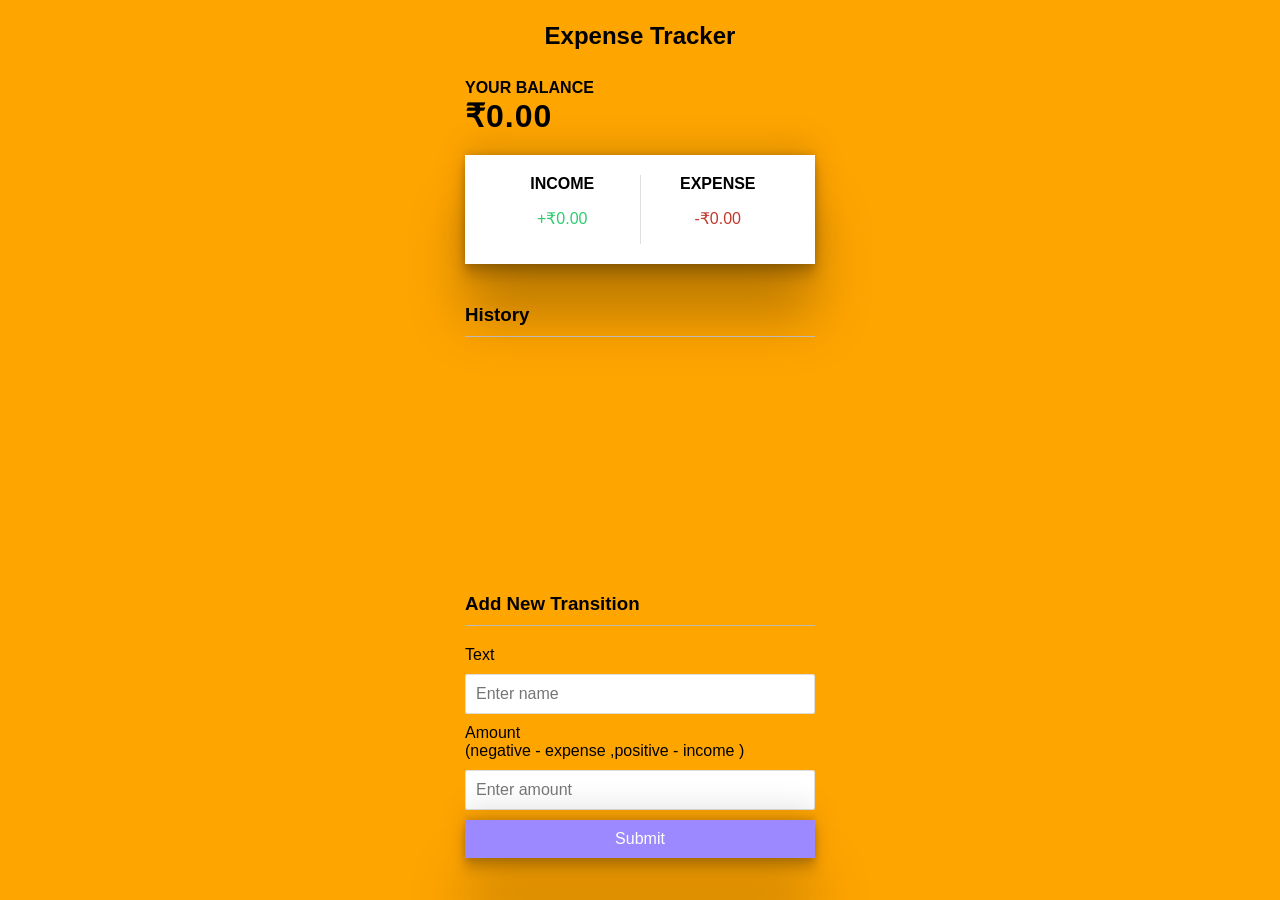
==== index.html @ 1da04215 "Add files via upload" ====
<!DOCTYPE html>
<html lang="en">
  <head>
    <meta charset="UTF-8">
    <meta name="viewport" content="width=device-width, initial-scale=1.0">
    <title>Expense Tracker</title>
    <link rel="stylesheet" href="style.css">
  </head>
  <body>
    <h2>Expense Tracker</h2>
    <div class="container">
      <h4>Your Balance</h4>
      <h1 id="balance">&#8377;0.00</h1>
      <div class="inc-exp-container">
        <div>
          <h4>Income</h4>
          <p id="money-plus" class="money-plus">
            +&#8377;0.00
          </p>
        </div>
        <div>
          <h4>Expense</h4>
          <p id="money-minus" class="money-minus">
            -&#8377;0.00
          </p>
        </div>
      </div>

      <h3>History</h3>
      <ul id="list" class="list">
        <li class="minus">
          ><button class="delete-btn">x</button>
        </li>
      </ul>
      <h3>Add New Transition</h3>
      <form id="form">
          <div class="form-control">
              <label for="text">Text</label>
              <input type="text" id="text" placeholder="Enter name"/>
          </div>
          <div class="form-control">
              <label for="amount">Amount <br> (negative - expense ,positive - income )</label>
              <input type="number" id="amount" placeholder="Enter amount"> 
          </div>
          <button class="btn">Submit</button>
      </form>
    </div>


    <script src="script.js"></script>
  </body>
</html>
---- style.css ----
* {
    box-sizing: border-box;
  }
  
  body {
    background-color:orange;
    display: flex;
    flex-direction: column;
    align-items: center;
    justify-content: center;
    min-height: 100vh;
    margin: 0;
    font-family: 'Roboto', sans-serif;
  }
  
  .container {
    margin: 10px auto;
    width: 350px;
  }
  
  h1 {
    letter-spacing: 1px;
    margin: 0;
  }
  
  h3 {
    border-bottom: 1px solid #bbb;
    padding-bottom: 10px;
    margin: 40px 0 10px;
  }
  
  h4 {
    margin: 0;
    text-transform: uppercase;
  }
  
  .inc-exp-container {
    background-color: #fff;
    box-shadow: rgba(0, 0, 0, 0.25) 0px 54px 55px, rgba(0, 0, 0, 0.12) 0px -12px 30px, rgba(0, 0, 0, 0.12) 0px 4px 6px, rgba(0, 0, 0, 0.17) 0px 12px 13px, rgba(0, 0, 0, 0.09) 0px -3px 5px;
    padding: 20px;
    display: flex;
    justify-content: center;
    margin: 20px 0;
  }
  
  .inc-exp-container > div {
    flex: 1;
    text-align: center;
  }
  
  .inc-exp-container > div:first-of-type {
    border-right: 1px solid #dedede;
  }
  
  .money {
    font-size: 2;
    letter-spacing: 1px;
    margin: 5px 0;
  }
  .money-plus {
    color: #2ecc71;
  }
  
  .money-minus {
    color: #c0392b;
  }
  
  label {
    display: inline-block;
    margin: 10px 0;
  }
  
  input[type="text"],
  input[type="number"] {
    border: 1px solid #dedede;
    border-radius: 2px;
    display: block;
    font-size: 16px;
    padding: 10px;
    width: 100%;
  }
  
  .btn {
    cursor: pointer;
    background-color: #9c88ff;
    box-shadow: rgba(0, 0, 0, 0.25) 0px 54px 55px, rgba(0, 0, 0, 0.12) 0px -12px 30px, rgba(0, 0, 0, 0.12) 0px 4px 6px, rgba(0, 0, 0, 0.17) 0px 12px 13px, rgba(0, 0, 0, 0.09) 0px -3px 5px;
    color: #fff;
    border: 0;
    display: block;
    font-size: 16px;
    margin: 10px 0 30px;
    padding: 10px;
    width: 100%;
  }
  
  .btn:focus,
  .delete-btn:focus {
    outline: 0;
  }
  
  .list {
    list-style-type: none;
    padding: 0;
    margin-bottom: 40px;
    height: 200px; /* Set a fixed height for the list */
    overflow-y: scroll; /* Add vertical scrollbar */
  }
  
  .list li {
    background-color: #fff;
    box-shadow:0 1px 3px rgba(0, 0, 0, 0.12),
      0 1px 2px rgba(0, 0, 0, 0.24);
    color: #333;
    display: flex;
    justify-content: space-between;
    position: relative;
    padding: 10px;
    margin: 10px 0;
  }
  
  .list li.plus {
    border-right: 5px solid #2ecc71;
  }
  
  .list li.minus {
    border-right: 5px solid #c0392b;
  }
  
  .delete-btn {
    cursor: pointer;
    background-color: #e74c3c;
    border: 0;
    color: #fff;
    font-size: 20px;
    line-height: 20px;
    padding: 2px 5px;
    position: absolute;
    top: 50%;
    left: 0;
    transform: translate(-100%, -50%);
    opacity: 0;
    transition: opacity 0.3s ease;
  }
  
  .list li:hover .delete-btn {
    opacity: 1;
  }
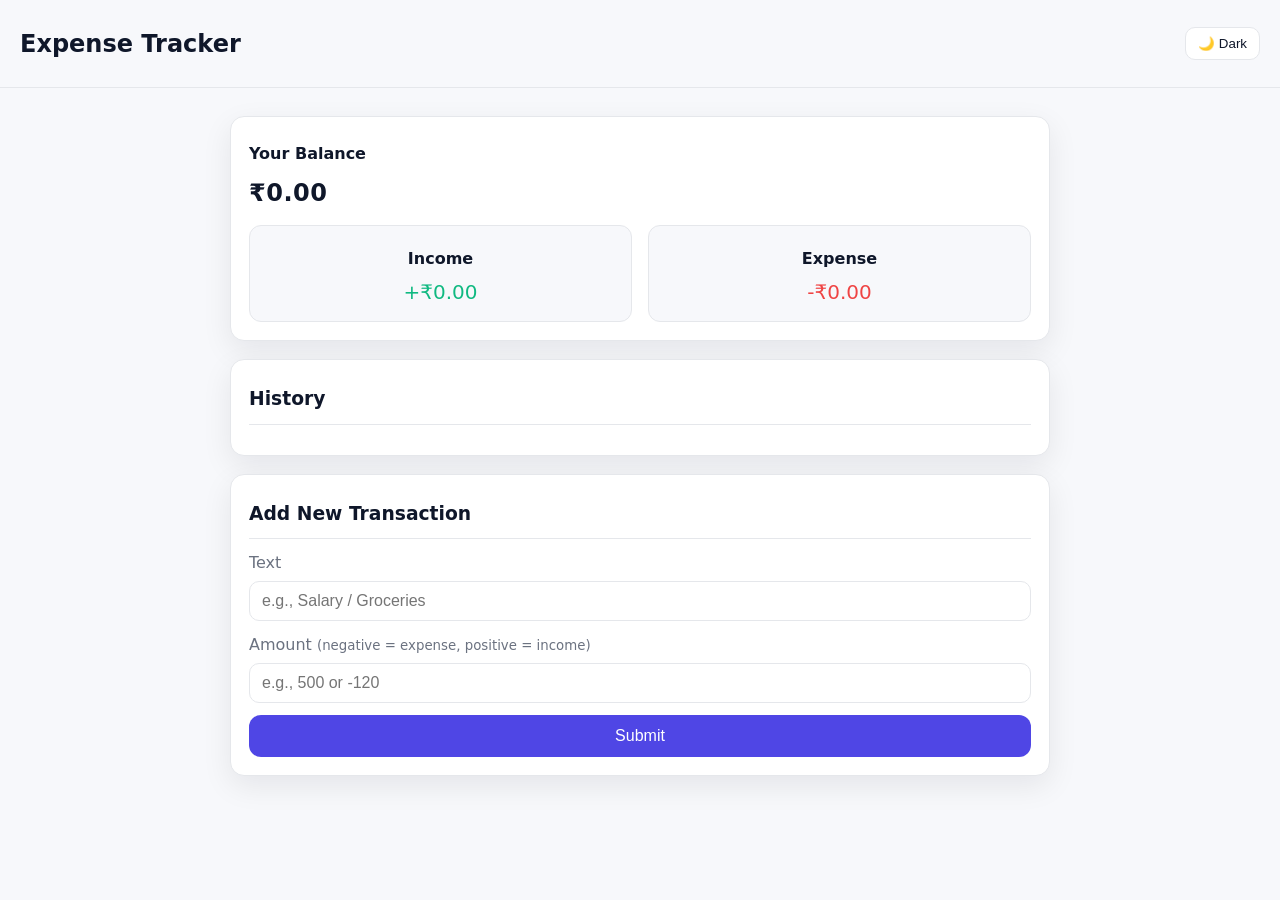
==== commit f21b85d4: "Added dark mode & make things bit cool" ====
--- a/index.html
+++ b/index.html
@@ -1,52 +1,59 @@
 <!DOCTYPE html>
-<html lang="en">
+<html lang="en" data-theme="light">
   <head>
-    <meta charset="UTF-8">
-    <meta name="viewport" content="width=device-width, initial-scale=1.0">
+    <meta charset="UTF-8" />
+    <meta name="viewport" content="width=device-width, initial-scale=1" />
     <title>Expense Tracker</title>
-    <link rel="stylesheet" href="style.css">
+    <link rel="stylesheet" href="style.css" />
   </head>
+
   <body>
-    <h2>Expense Tracker</h2>
-    <div class="container">
-      <h4>Your Balance</h4>
-      <h1 id="balance">&#8377;0.00</h1>
-      <div class="inc-exp-container">
-        <div>
-          <h4>Income</h4>
-          <p id="money-plus" class="money-plus">
-            +&#8377;0.00
-          </p>
+    <!-- Top bar -->
+    <header class="topbar">
+      <h2>Expense Tracker</h2>
+      <button id="theme-toggle" class="btn-ghost" aria-label="Toggle theme">🌙 Dark</button>
+    </header>
+
+    <main class="container">
+      <section class="card balance-card">
+        <h4>Your Balance</h4>
+        <h1 id="balance">₹0.00</h1>
+
+        <div class="inc-exp-container">
+          <div>
+            <h4>Income</h4>
+            <p id="money-plus" class="money money-plus">+₹0.00</p>
+          </div>
+          <div>
+            <h4>Expense</h4>
+            <p id="money-minus" class="money money-minus">-₹0.00</p>
+          </div>
         </div>
-        <div>
-          <h4>Expense</h4>
-          <p id="money-minus" class="money-minus">
-            -&#8377;0.00
-          </p>
-        </div>
-      </div>
+      </section>
 
-      <h3>History</h3>
-      <ul id="list" class="list">
-        <li class="minus">
-          ><button class="delete-btn">x</button>
-        </li>
-      </ul>
-      <h3>Add New Transition</h3>
-      <form id="form">
+      <section class="card">
+        <h3>History</h3>
+        <ul id="list" class="list">
+          <!-- Items injected here -->
+        </ul>
+      </section>
+
+      <section class="card">
+        <h3>Add New Transaction</h3>
+        <form id="form">
           <div class="form-control">
-              <label for="text">Text</label>
-              <input type="text" id="text" placeholder="Enter name"/>
+            <label for="text">Text</label>
+            <input type="text" id="text" placeholder="e.g., Salary / Groceries" />
           </div>
           <div class="form-control">
-              <label for="amount">Amount <br> (negative - expense ,positive - income )</label>
-              <input type="number" id="amount" placeholder="Enter amount"> 
+            <label for="amount">Amount <small>(negative = expense, positive = income)</small></label>
+            <input type="number" id="amount" placeholder="e.g., 500 or -120" />
           </div>
           <button class="btn">Submit</button>
-      </form>
-    </div>
-
+        </form>
+      </section>
+    </main>
 
     <script src="script.js"></script>
   </body>
-</html>+</html>
--- a/style.css
+++ b/style.css
@@ -1,149 +1,150 @@
+/* ===== Theme tokens ===== */
+:root {
+  --bg: #f7f8fb;
+  --card: #ffffff;
+  --text: #0f172a;
+  --muted: #6b7280;
+  --accent: #4f46e5;
+  --green: #10b981;
+  --red: #ef4444;
+  --border: #e5e7eb;
+  --shadow: 0 10px 30px rgba(2, 8, 23, 0.08);
+}
 
-* {
-    box-sizing: border-box;
-  }
-  
-  body {
-    background-color:orange;
-    display: flex;
-    flex-direction: column;
-    align-items: center;
-    justify-content: center;
-    min-height: 100vh;
-    margin: 0;
-    font-family: 'Roboto', sans-serif;
-  }
-  
-  .container {
-    margin: 10px auto;
-    width: 350px;
-  }
-  
-  h1 {
-    letter-spacing: 1px;
-    margin: 0;
-  }
-  
-  h3 {
-    border-bottom: 1px solid #bbb;
-    padding-bottom: 10px;
-    margin: 40px 0 10px;
-  }
-  
-  h4 {
-    margin: 0;
-    text-transform: uppercase;
-  }
-  
-  .inc-exp-container {
-    background-color: #fff;
-    box-shadow: rgba(0, 0, 0, 0.25) 0px 54px 55px, rgba(0, 0, 0, 0.12) 0px -12px 30px, rgba(0, 0, 0, 0.12) 0px 4px 6px, rgba(0, 0, 0, 0.17) 0px 12px 13px, rgba(0, 0, 0, 0.09) 0px -3px 5px;
-    padding: 20px;
-    display: flex;
-    justify-content: center;
-    margin: 20px 0;
-  }
-  
-  .inc-exp-container > div {
-    flex: 1;
-    text-align: center;
-  }
-  
-  .inc-exp-container > div:first-of-type {
-    border-right: 1px solid #dedede;
-  }
-  
-  .money {
-    font-size: 2;
-    letter-spacing: 1px;
-    margin: 5px 0;
-  }
-  .money-plus {
-    color: #2ecc71;
-  }
-  
-  .money-minus {
-    color: #c0392b;
-  }
-  
-  label {
-    display: inline-block;
-    margin: 10px 0;
-  }
-  
-  input[type="text"],
-  input[type="number"] {
-    border: 1px solid #dedede;
-    border-radius: 2px;
-    display: block;
-    font-size: 16px;
-    padding: 10px;
-    width: 100%;
-  }
-  
-  .btn {
-    cursor: pointer;
-    background-color: #9c88ff;
-    box-shadow: rgba(0, 0, 0, 0.25) 0px 54px 55px, rgba(0, 0, 0, 0.12) 0px -12px 30px, rgba(0, 0, 0, 0.12) 0px 4px 6px, rgba(0, 0, 0, 0.17) 0px 12px 13px, rgba(0, 0, 0, 0.09) 0px -3px 5px;
-    color: #fff;
-    border: 0;
-    display: block;
-    font-size: 16px;
-    margin: 10px 0 30px;
-    padding: 10px;
-    width: 100%;
-  }
-  
-  .btn:focus,
-  .delete-btn:focus {
-    outline: 0;
-  }
-  
-  .list {
-    list-style-type: none;
-    padding: 0;
-    margin-bottom: 40px;
-    height: 200px; /* Set a fixed height for the list */
-    overflow-y: scroll; /* Add vertical scrollbar */
-  }
-  
-  .list li {
-    background-color: #fff;
-    box-shadow:0 1px 3px rgba(0, 0, 0, 0.12),
-      0 1px 2px rgba(0, 0, 0, 0.24);
-    color: #333;
-    display: flex;
-    justify-content: space-between;
-    position: relative;
-    padding: 10px;
-    margin: 10px 0;
-  }
-  
-  .list li.plus {
-    border-right: 5px solid #2ecc71;
-  }
-  
-  .list li.minus {
-    border-right: 5px solid #c0392b;
-  }
-  
-  .delete-btn {
-    cursor: pointer;
-    background-color: #e74c3c;
-    border: 0;
-    color: #fff;
-    font-size: 20px;
-    line-height: 20px;
-    padding: 2px 5px;
-    position: absolute;
-    top: 50%;
-    left: 0;
-    transform: translate(-100%, -50%);
-    opacity: 0;
-    transition: opacity 0.3s ease;
-  }
-  
-  .list li:hover .delete-btn {
-    opacity: 1;
-  }
-  +html[data-theme="dark"] {
+  --bg: #0b0f16;
+  --card: #111827;
+  --text: #e5e7eb;
+  --muted: #9ca3af;
+  --accent: #818cf8;
+  --green: #34d399;
+  --red: #f87171;
+  --border: #1f2937;
+  --shadow: 0 10px 30px rgba(0, 0, 0, 0.35);
+}
+
+* { box-sizing: border-box; }
+
+body {
+  margin: 0;
+  font-family: system-ui, -apple-system, Segoe UI, Roboto, Inter, Arial, sans-serif;
+  background: var(--bg);
+  color: var(--text);
+  line-height: 1.5;
+}
+
+/* Top bar */
+.topbar {
+  position: sticky; top: 0; z-index: 10;
+  display: flex; align-items: center; justify-content: space-between;
+  padding: 16px 20px;
+  background: var(--bg);
+  border-bottom: 1px solid var(--border);
+}
+
+.container { max-width: 860px; margin: 28px auto; padding: 0 20px; }
+
+h1, h2, h3, h4 { margin: 0.4em 0; }
+h3 { padding-bottom: 10px; border-bottom: 1px solid var(--border); }
+
+.card {
+  background: var(--card);
+  border: 1px solid var(--border);
+  border-radius: 14px;
+  padding: 18px;
+  margin: 18px 0;
+  box-shadow: var(--shadow);
+}
+
+/* Balance & summary */
+.balance-card h1 { letter-spacing: .5px; }
+
+/* Income / Expense row */
+.inc-exp-container {
+  display: grid;
+  grid-template-columns: 1fr 1fr;
+  gap: 16px;
+  margin-top: 14px;
+}
+.inc-exp-container > div {
+  text-align: center;
+  padding: 14px;
+  background: var(--bg);
+  border: 1px solid var(--border);
+  border-radius: 12px;
+}
+.money { font-size: 1.25rem; margin: 6px 0 0; }
+.money-plus { color: var(--green); }
+.money-minus { color: var(--red); }
+
+/* List */
+.list {
+  list-style: none;
+  padding: 0; margin: 12px 0 0;
+  max-height: 240px;
+  overflow: auto;
+}
+.list li {
+  background: var(--card);
+  color: var(--text);
+  border: 1px solid var(--border);
+  border-radius: 10px;
+  padding: 10px 12px;
+  display: flex; align-items: center; justify-content: space-between;
+  margin: 10px 0;
+  position: relative;
+}
+.list li.plus  { border-right: 6px solid var(--green); }
+.list li.minus { border-right: 6px solid var(--red); }
+
+.delete-btn {
+  cursor: pointer;
+  background: var(--red);
+  color: #fff;
+  border: 0;
+  font-size: 14px;
+  padding: 4px 8px;
+  border-radius: 8px;
+  opacity: 0;
+  transition: opacity .2s ease;
+}
+.list li:hover .delete-btn { opacity: 1; }
+
+/* Form */
+.form-control { margin: 12px 0; }
+label { display: block; margin-bottom: 6px; color: var(--muted); }
+input[type="text"], input[type="number"] {
+  width: 100%;
+  font-size: 16px;
+  padding: 10px 12px;
+  color: var(--text);
+  background: var(--card);
+  border: 1px solid var(--border);
+  border-radius: 10px;
+  outline: none;
+}
+input:focus { border-color: var(--accent); box-shadow: 0 0 0 3px color-mix(in oklab, var(--accent) 30%, transparent); }
+
+/* Buttons */
+.btn {
+  cursor: pointer;
+  width: 100%;
+  padding: 12px 16px;
+  border-radius: 12px;
+  border: 0;
+  color: #fff;
+  background: var(--accent);
+  font-size: 16px;
+}
+.btn-ghost {
+  background: var(--card);
+  border: 1px solid var(--border);
+  color: var(--text);
+  padding: 8px 12px;
+  border-radius: 10px;
+}
+
+/* Small screens */
+@media (max-width: 520px) {
+  .inc-exp-container { grid-template-columns: 1fr; }
+}
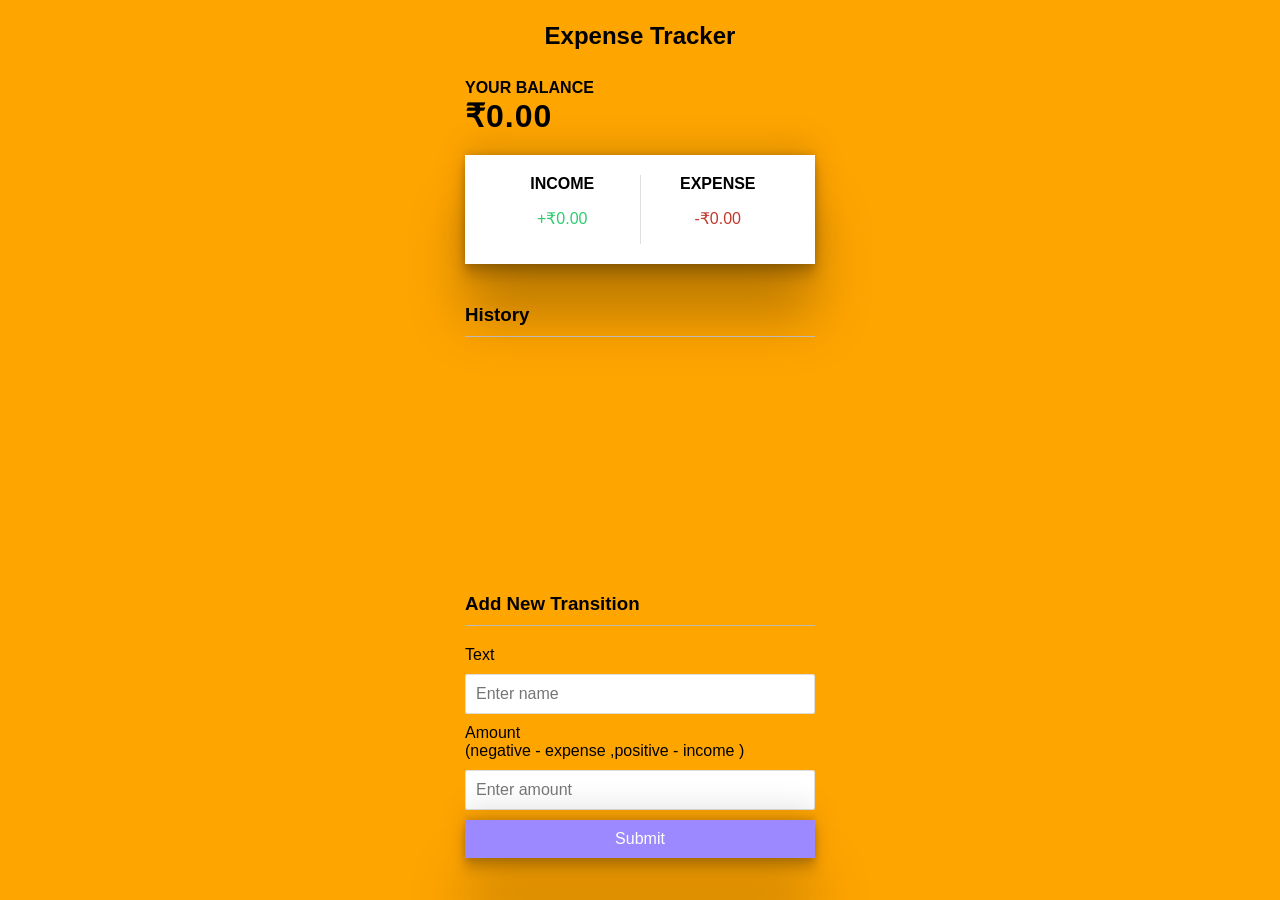
==== commit 1bea3ffb: "Revert "Added dark mode & make things bit cool"" ====
--- a/index.html
+++ b/index.html
@@ -1,59 +1,52 @@
 <!DOCTYPE html>
-<html lang="en" data-theme="light">
+<html lang="en">
   <head>
-    <meta charset="UTF-8" />
-    <meta name="viewport" content="width=device-width, initial-scale=1" />
+    <meta charset="UTF-8">
+    <meta name="viewport" content="width=device-width, initial-scale=1.0">
     <title>Expense Tracker</title>
-    <link rel="stylesheet" href="style.css" />
+    <link rel="stylesheet" href="style.css">
   </head>
+  <body>
+    <h2>Expense Tracker</h2>
+    <div class="container">
+      <h4>Your Balance</h4>
+      <h1 id="balance">&#8377;0.00</h1>
+      <div class="inc-exp-container">
+        <div>
+          <h4>Income</h4>
+          <p id="money-plus" class="money-plus">
+            +&#8377;0.00
+          </p>
+        </div>
+        <div>
+          <h4>Expense</h4>
+          <p id="money-minus" class="money-minus">
+            -&#8377;0.00
+          </p>
+        </div>
+      </div>
 
-  <body>
-    <!-- Top bar -->
-    <header class="topbar">
-      <h2>Expense Tracker</h2>
-      <button id="theme-toggle" class="btn-ghost" aria-label="Toggle theme">🌙 Dark</button>
-    </header>
-
-    <main class="container">
-      <section class="card balance-card">
-        <h4>Your Balance</h4>
-        <h1 id="balance">₹0.00</h1>
-
-        <div class="inc-exp-container">
-          <div>
-            <h4>Income</h4>
-            <p id="money-plus" class="money money-plus">+₹0.00</p>
-          </div>
-          <div>
-            <h4>Expense</h4>
-            <p id="money-minus" class="money money-minus">-₹0.00</p>
-          </div>
-        </div>
-      </section>
-
-      <section class="card">
-        <h3>History</h3>
-        <ul id="list" class="list">
-          <!-- Items injected here -->
-        </ul>
-      </section>
-
-      <section class="card">
-        <h3>Add New Transaction</h3>
-        <form id="form">
+      <h3>History</h3>
+      <ul id="list" class="list">
+        <li class="minus">
+          ><button class="delete-btn">x</button>
+        </li>
+      </ul>
+      <h3>Add New Transition</h3>
+      <form id="form">
           <div class="form-control">
-            <label for="text">Text</label>
-            <input type="text" id="text" placeholder="e.g., Salary / Groceries" />
+              <label for="text">Text</label>
+              <input type="text" id="text" placeholder="Enter name"/>
           </div>
           <div class="form-control">
-            <label for="amount">Amount <small>(negative = expense, positive = income)</small></label>
-            <input type="number" id="amount" placeholder="e.g., 500 or -120" />
+              <label for="amount">Amount <br> (negative - expense ,positive - income )</label>
+              <input type="number" id="amount" placeholder="Enter amount"> 
           </div>
           <button class="btn">Submit</button>
-        </form>
-      </section>
-    </main>
+      </form>
+    </div>
+
 
     <script src="script.js"></script>
   </body>
-</html>
+</html>
--- a/style.css
+++ b/style.css
@@ -1,150 +1,149 @@
-/* ===== Theme tokens ===== */
-:root {
-  --bg: #f7f8fb;
-  --card: #ffffff;
-  --text: #0f172a;
-  --muted: #6b7280;
-  --accent: #4f46e5;
-  --green: #10b981;
-  --red: #ef4444;
-  --border: #e5e7eb;
-  --shadow: 0 10px 30px rgba(2, 8, 23, 0.08);
-}
 
-html[data-theme="dark"] {
-  --bg: #0b0f16;
-  --card: #111827;
-  --text: #e5e7eb;
-  --muted: #9ca3af;
-  --accent: #818cf8;
-  --green: #34d399;
-  --red: #f87171;
-  --border: #1f2937;
-  --shadow: 0 10px 30px rgba(0, 0, 0, 0.35);
-}
-
-* { box-sizing: border-box; }
-
-body {
-  margin: 0;
-  font-family: system-ui, -apple-system, Segoe UI, Roboto, Inter, Arial, sans-serif;
-  background: var(--bg);
-  color: var(--text);
-  line-height: 1.5;
-}
-
-/* Top bar */
-.topbar {
-  position: sticky; top: 0; z-index: 10;
-  display: flex; align-items: center; justify-content: space-between;
-  padding: 16px 20px;
-  background: var(--bg);
-  border-bottom: 1px solid var(--border);
-}
-
-.container { max-width: 860px; margin: 28px auto; padding: 0 20px; }
-
-h1, h2, h3, h4 { margin: 0.4em 0; }
-h3 { padding-bottom: 10px; border-bottom: 1px solid var(--border); }
-
-.card {
-  background: var(--card);
-  border: 1px solid var(--border);
-  border-radius: 14px;
-  padding: 18px;
-  margin: 18px 0;
-  box-shadow: var(--shadow);
-}
-
-/* Balance & summary */
-.balance-card h1 { letter-spacing: .5px; }
-
-/* Income / Expense row */
-.inc-exp-container {
-  display: grid;
-  grid-template-columns: 1fr 1fr;
-  gap: 16px;
-  margin-top: 14px;
-}
-.inc-exp-container > div {
-  text-align: center;
-  padding: 14px;
-  background: var(--bg);
-  border: 1px solid var(--border);
-  border-radius: 12px;
-}
-.money { font-size: 1.25rem; margin: 6px 0 0; }
-.money-plus { color: var(--green); }
-.money-minus { color: var(--red); }
-
-/* List */
-.list {
-  list-style: none;
-  padding: 0; margin: 12px 0 0;
-  max-height: 240px;
-  overflow: auto;
-}
-.list li {
-  background: var(--card);
-  color: var(--text);
-  border: 1px solid var(--border);
-  border-radius: 10px;
-  padding: 10px 12px;
-  display: flex; align-items: center; justify-content: space-between;
-  margin: 10px 0;
-  position: relative;
-}
-.list li.plus  { border-right: 6px solid var(--green); }
-.list li.minus { border-right: 6px solid var(--red); }
-
-.delete-btn {
-  cursor: pointer;
-  background: var(--red);
-  color: #fff;
-  border: 0;
-  font-size: 14px;
-  padding: 4px 8px;
-  border-radius: 8px;
-  opacity: 0;
-  transition: opacity .2s ease;
-}
-.list li:hover .delete-btn { opacity: 1; }
-
-/* Form */
-.form-control { margin: 12px 0; }
-label { display: block; margin-bottom: 6px; color: var(--muted); }
-input[type="text"], input[type="number"] {
-  width: 100%;
-  font-size: 16px;
-  padding: 10px 12px;
-  color: var(--text);
-  background: var(--card);
-  border: 1px solid var(--border);
-  border-radius: 10px;
-  outline: none;
-}
-input:focus { border-color: var(--accent); box-shadow: 0 0 0 3px color-mix(in oklab, var(--accent) 30%, transparent); }
-
-/* Buttons */
-.btn {
-  cursor: pointer;
-  width: 100%;
-  padding: 12px 16px;
-  border-radius: 12px;
-  border: 0;
-  color: #fff;
-  background: var(--accent);
-  font-size: 16px;
-}
-.btn-ghost {
-  background: var(--card);
-  border: 1px solid var(--border);
-  color: var(--text);
-  padding: 8px 12px;
-  border-radius: 10px;
-}
-
-/* Small screens */
-@media (max-width: 520px) {
-  .inc-exp-container { grid-template-columns: 1fr; }
-}
+* {
+    box-sizing: border-box;
+  }
+  
+  body {
+    background-color:orange;
+    display: flex;
+    flex-direction: column;
+    align-items: center;
+    justify-content: center;
+    min-height: 100vh;
+    margin: 0;
+    font-family: 'Roboto', sans-serif;
+  }
+  
+  .container {
+    margin: 10px auto;
+    width: 350px;
+  }
+  
+  h1 {
+    letter-spacing: 1px;
+    margin: 0;
+  }
+  
+  h3 {
+    border-bottom: 1px solid #bbb;
+    padding-bottom: 10px;
+    margin: 40px 0 10px;
+  }
+  
+  h4 {
+    margin: 0;
+    text-transform: uppercase;
+  }
+  
+  .inc-exp-container {
+    background-color: #fff;
+    box-shadow: rgba(0, 0, 0, 0.25) 0px 54px 55px, rgba(0, 0, 0, 0.12) 0px -12px 30px, rgba(0, 0, 0, 0.12) 0px 4px 6px, rgba(0, 0, 0, 0.17) 0px 12px 13px, rgba(0, 0, 0, 0.09) 0px -3px 5px;
+    padding: 20px;
+    display: flex;
+    justify-content: center;
+    margin: 20px 0;
+  }
+  
+  .inc-exp-container > div {
+    flex: 1;
+    text-align: center;
+  }
+  
+  .inc-exp-container > div:first-of-type {
+    border-right: 1px solid #dedede;
+  }
+  
+  .money {
+    font-size: 2;
+    letter-spacing: 1px;
+    margin: 5px 0;
+  }
+  .money-plus {
+    color: #2ecc71;
+  }
+  
+  .money-minus {
+    color: #c0392b;
+  }
+  
+  label {
+    display: inline-block;
+    margin: 10px 0;
+  }
+  
+  input[type="text"],
+  input[type="number"] {
+    border: 1px solid #dedede;
+    border-radius: 2px;
+    display: block;
+    font-size: 16px;
+    padding: 10px;
+    width: 100%;
+  }
+  
+  .btn {
+    cursor: pointer;
+    background-color: #9c88ff;
+    box-shadow: rgba(0, 0, 0, 0.25) 0px 54px 55px, rgba(0, 0, 0, 0.12) 0px -12px 30px, rgba(0, 0, 0, 0.12) 0px 4px 6px, rgba(0, 0, 0, 0.17) 0px 12px 13px, rgba(0, 0, 0, 0.09) 0px -3px 5px;
+    color: #fff;
+    border: 0;
+    display: block;
+    font-size: 16px;
+    margin: 10px 0 30px;
+    padding: 10px;
+    width: 100%;
+  }
+  
+  .btn:focus,
+  .delete-btn:focus {
+    outline: 0;
+  }
+  
+  .list {
+    list-style-type: none;
+    padding: 0;
+    margin-bottom: 40px;
+    height: 200px; /* Set a fixed height for the list */
+    overflow-y: scroll; /* Add vertical scrollbar */
+  }
+  
+  .list li {
+    background-color: #fff;
+    box-shadow:0 1px 3px rgba(0, 0, 0, 0.12),
+      0 1px 2px rgba(0, 0, 0, 0.24);
+    color: #333;
+    display: flex;
+    justify-content: space-between;
+    position: relative;
+    padding: 10px;
+    margin: 10px 0;
+  }
+  
+  .list li.plus {
+    border-right: 5px solid #2ecc71;
+  }
+  
+  .list li.minus {
+    border-right: 5px solid #c0392b;
+  }
+  
+  .delete-btn {
+    cursor: pointer;
+    background-color: #e74c3c;
+    border: 0;
+    color: #fff;
+    font-size: 20px;
+    line-height: 20px;
+    padding: 2px 5px;
+    position: absolute;
+    top: 50%;
+    left: 0;
+    transform: translate(-100%, -50%);
+    opacity: 0;
+    transition: opacity 0.3s ease;
+  }
+  
+  .list li:hover .delete-btn {
+    opacity: 1;
+  }
+  
